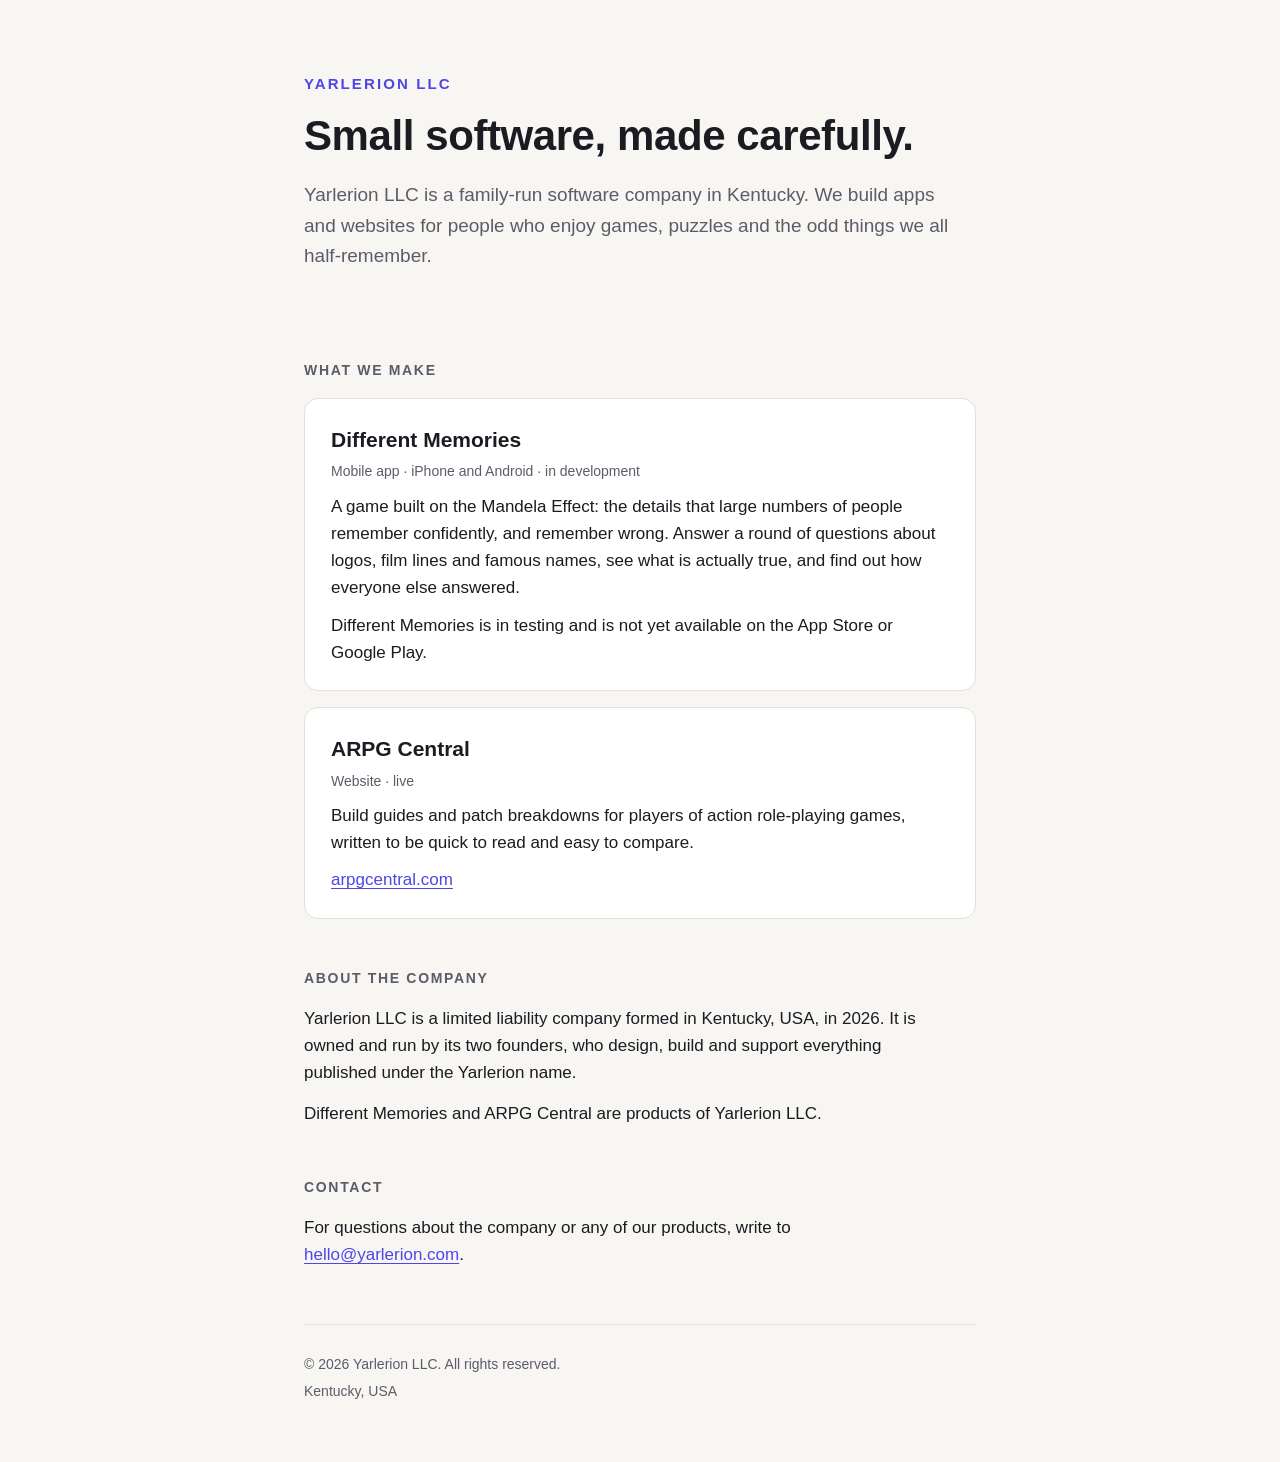
==== index.html @ 64249282 "Add files via upload" ====
<!DOCTYPE html>
<html lang="en">
<head>
<meta charset="utf-8">
<meta name="viewport" content="width=device-width, initial-scale=1">
<title>Yarlerion LLC</title>
<meta name="description" content="Yarlerion LLC is a small, family-run software company in Kentucky. We make Different Memories and ARPG Central.">
<style>
  :root {
    --bg: #f7f6f3;
    --card: #ffffff;
    --ink: #1c1b22;
    --muted: #5d5b68;
    --line: #e3e1da;
    --accent: #4f46e5;
  }
  @media (prefers-color-scheme: dark) {
    :root {
      --bg: #14131a;
      --card: #1e1d26;
      --ink: #f2f1f6;
      --muted: #a9a7b6;
      --line: #32303d;
      --accent: #a5b4fc;
    }
  }
  * { box-sizing: border-box; }
  html { -webkit-text-size-adjust: 100%; }
  body {
    margin: 0;
    background: var(--bg);
    color: var(--ink);
    font-family: -apple-system, BlinkMacSystemFont, "Segoe UI", Roboto, Helvetica, Arial, sans-serif;
    font-size: 17px;
    line-height: 1.6;
  }
  .wrap { max-width: 720px; margin: 0 auto; padding: 0 24px; }
  header { padding: 72px 0 40px; }
  .name {
    font-size: 15px;
    font-weight: 700;
    letter-spacing: 0.14em;
    text-transform: uppercase;
    color: var(--accent);
    margin: 0 0 16px;
  }
  h1 {
    font-size: clamp(30px, 6vw, 42px);
    line-height: 1.15;
    margin: 0 0 20px;
    letter-spacing: -0.01em;
  }
  .lead { font-size: 19px; color: var(--muted); margin: 0; max-width: 34em; }
  h2 {
    font-size: 14px;
    font-weight: 700;
    letter-spacing: 0.12em;
    text-transform: uppercase;
    color: var(--muted);
    margin: 48px 0 16px;
  }
  .card {
    background: var(--card);
    border: 1px solid var(--line);
    border-radius: 14px;
    padding: 24px 26px;
    margin: 0 0 16px;
  }
  .card h3 { font-size: 21px; margin: 0 0 4px; }
  .tag { font-size: 14px; color: var(--muted); margin: 0 0 12px; }
  .card p { margin: 0 0 10px; }
  .card p:last-child { margin-bottom: 0; }
  a { color: var(--accent); text-underline-offset: 3px; }
  a:hover { text-decoration-thickness: 2px; }
  .about p { margin: 0 0 14px; max-width: 36em; }
  footer {
    border-top: 1px solid var(--line);
    margin-top: 56px;
    padding: 28px 0 56px;
    font-size: 14px;
    color: var(--muted);
  }
  footer p { margin: 0 0 4px; }
</style>
</head>
<body>
<div class="wrap">

  <header>
    <p class="name">Yarlerion LLC</p>
    <h1>Small software, made carefully.</h1>
    <p class="lead">Yarlerion LLC is a family-run software company in Kentucky. We build apps and websites for people who enjoy games, puzzles and the odd things we all half-remember.</p>
  </header>

  <main>
    <section aria-labelledby="products">
      <h2 id="products">What we make</h2>

      <div class="card">
        <h3>Different Memories</h3>
        <p class="tag">Mobile app · iPhone and Android · in development</p>
        <p>A game built on the Mandela Effect: the details that large numbers of people remember confidently, and remember wrong. Answer a round of questions about logos, film lines and famous names, see what is actually true, and find out how everyone else answered.</p>
        <p>Different Memories is in testing and is not yet available on the App Store or Google Play.</p>
      </div>

      <div class="card">
        <h3>ARPG Central</h3>
        <p class="tag">Website · live</p>
        <p>Build guides and patch breakdowns for players of action role-playing games, written to be quick to read and easy to compare.</p>
        <p><a href="https://arpgcentral.com">arpgcentral.com</a></p>
      </div>
    </section>

    <section class="about" aria-labelledby="about">
      <h2 id="about">About the company</h2>
      <p>Yarlerion LLC is a limited liability company formed in Kentucky, USA, in 2026. It is owned and run by its two founders, who design, build and support everything published under the Yarlerion name.</p>
      <p>Different Memories and ARPG Central are products of Yarlerion LLC.</p>
    </section>

    <section class="about" aria-labelledby="contact">
      <h2 id="contact">Contact</h2>
      <p>For questions about the company or any of our products, write to <a href="mailto:hello@yarlerion.com">hello@yarlerion.com</a>.</p>
    </section>
  </main>

  <footer>
    <p>© 2026 Yarlerion LLC. All rights reserved.</p>
    <p>Kentucky, USA</p>
  </footer>

</div>
</body>
</html>
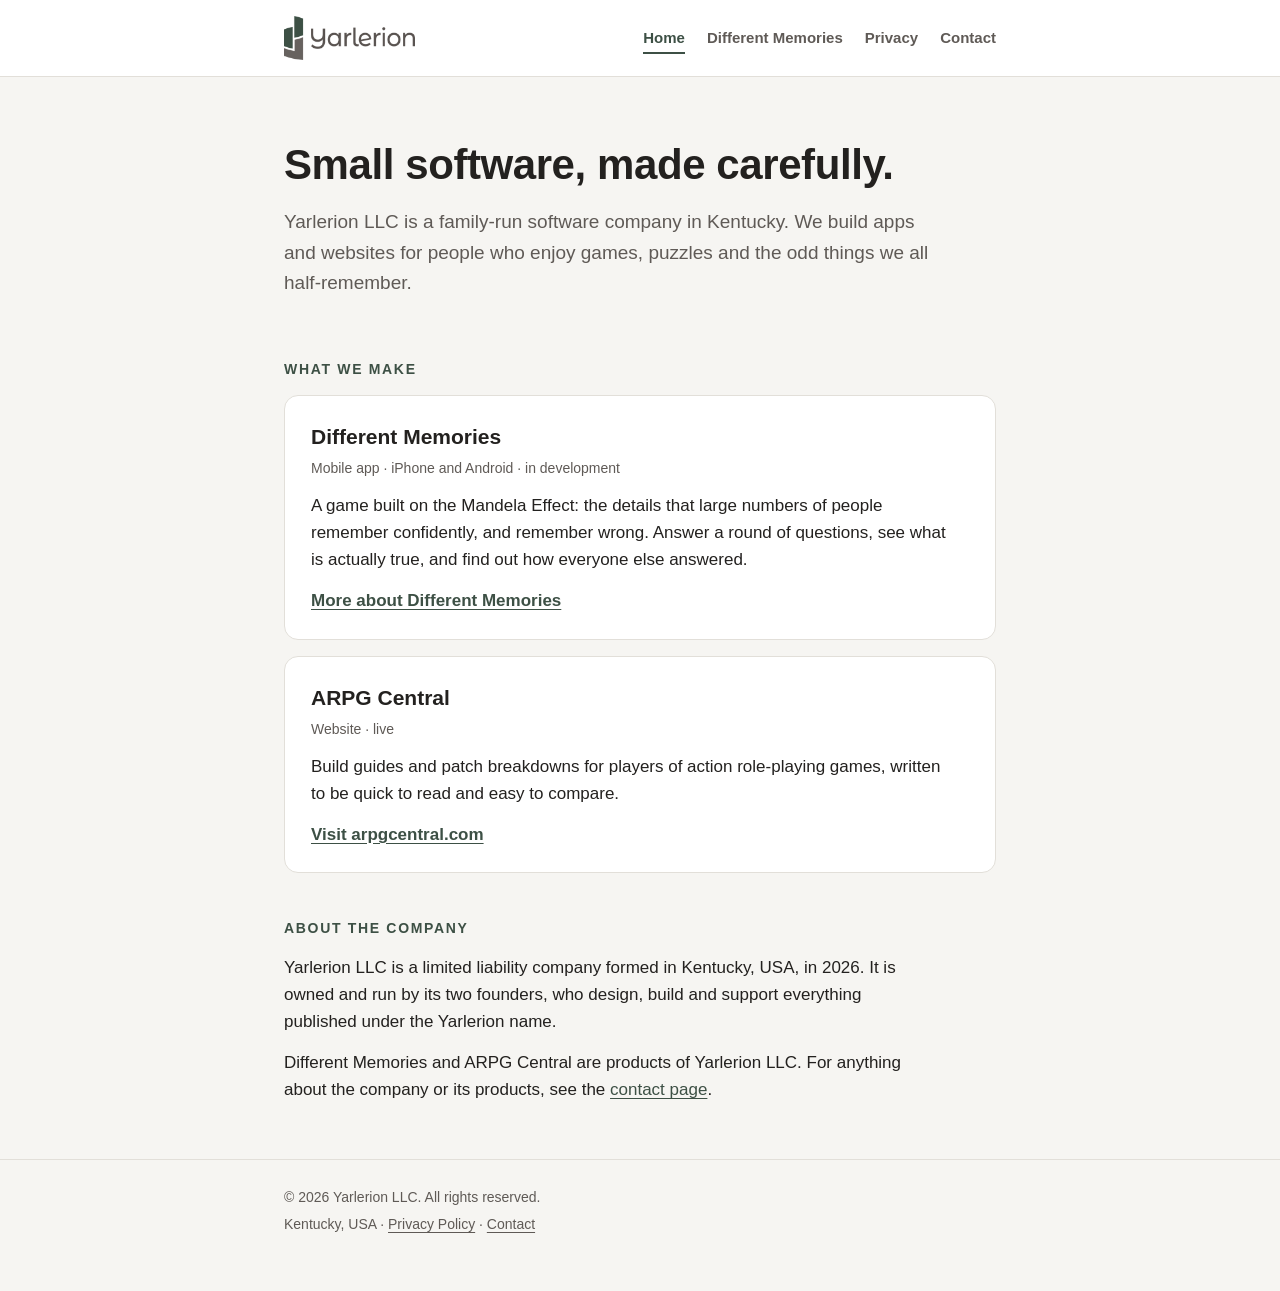
==== commit 3d53fa58: "Add files via upload" ====
--- a/index.html
+++ b/index.html
@@ -5,129 +5,63 @@
 <meta name="viewport" content="width=device-width, initial-scale=1">
 <title>Yarlerion LLC</title>
 <meta name="description" content="Yarlerion LLC is a small, family-run software company in Kentucky. We make Different Memories and ARPG Central.">
-<style>
-  :root {
-    --bg: #f7f6f3;
-    --card: #ffffff;
-    --ink: #1c1b22;
-    --muted: #5d5b68;
-    --line: #e3e1da;
-    --accent: #4f46e5;
-  }
-  @media (prefers-color-scheme: dark) {
-    :root {
-      --bg: #14131a;
-      --card: #1e1d26;
-      --ink: #f2f1f6;
-      --muted: #a9a7b6;
-      --line: #32303d;
-      --accent: #a5b4fc;
-    }
-  }
-  * { box-sizing: border-box; }
-  html { -webkit-text-size-adjust: 100%; }
-  body {
-    margin: 0;
-    background: var(--bg);
-    color: var(--ink);
-    font-family: -apple-system, BlinkMacSystemFont, "Segoe UI", Roboto, Helvetica, Arial, sans-serif;
-    font-size: 17px;
-    line-height: 1.6;
-  }
-  .wrap { max-width: 720px; margin: 0 auto; padding: 0 24px; }
-  header { padding: 72px 0 40px; }
-  .name {
-    font-size: 15px;
-    font-weight: 700;
-    letter-spacing: 0.14em;
-    text-transform: uppercase;
-    color: var(--accent);
-    margin: 0 0 16px;
-  }
-  h1 {
-    font-size: clamp(30px, 6vw, 42px);
-    line-height: 1.15;
-    margin: 0 0 20px;
-    letter-spacing: -0.01em;
-  }
-  .lead { font-size: 19px; color: var(--muted); margin: 0; max-width: 34em; }
-  h2 {
-    font-size: 14px;
-    font-weight: 700;
-    letter-spacing: 0.12em;
-    text-transform: uppercase;
-    color: var(--muted);
-    margin: 48px 0 16px;
-  }
-  .card {
-    background: var(--card);
-    border: 1px solid var(--line);
-    border-radius: 14px;
-    padding: 24px 26px;
-    margin: 0 0 16px;
-  }
-  .card h3 { font-size: 21px; margin: 0 0 4px; }
-  .tag { font-size: 14px; color: var(--muted); margin: 0 0 12px; }
-  .card p { margin: 0 0 10px; }
-  .card p:last-child { margin-bottom: 0; }
-  a { color: var(--accent); text-underline-offset: 3px; }
-  a:hover { text-decoration-thickness: 2px; }
-  .about p { margin: 0 0 14px; max-width: 36em; }
-  footer {
-    border-top: 1px solid var(--line);
-    margin-top: 56px;
-    padding: 28px 0 56px;
-    font-size: 14px;
-    color: var(--muted);
-  }
-  footer p { margin: 0 0 4px; }
-</style>
+<link rel="icon" type="image/png" href="favicon.png">
+<link rel="apple-touch-icon" href="apple-touch-icon.png">
+<link rel="stylesheet" href="styles.css">
 </head>
 <body>
-<div class="wrap">
 
-  <header>
-    <p class="name">Yarlerion LLC</p>
+<header class="site-header">
+  <div class="wrap">
+    <a class="brand" href="index.html"><img src="logo.png" alt="Yarlerion" width="131" height="44"></a>
+    <nav aria-label="Main">
+      <ul>
+          <li><a href="index.html" aria-current="page">Home</a></li>
+          <li><a href="different-memories.html">Different Memories</a></li>
+          <li><a href="privacy.html">Privacy</a></li>
+          <li><a href="contact.html">Contact</a></li>
+      </ul>
+    </nav>
+  </div>
+</header>
+
+<main class="wrap">
+  <section class="hero">
     <h1>Small software, made carefully.</h1>
     <p class="lead">Yarlerion LLC is a family-run software company in Kentucky. We build apps and websites for people who enjoy games, puzzles and the odd things we all half-remember.</p>
-  </header>
+  </section>
 
-  <main>
-    <section aria-labelledby="products">
-      <h2 id="products">What we make</h2>
+  <section aria-labelledby="products">
+    <h2 id="products">What we make</h2>
 
-      <div class="card">
-        <h3>Different Memories</h3>
-        <p class="tag">Mobile app · iPhone and Android · in development</p>
-        <p>A game built on the Mandela Effect: the details that large numbers of people remember confidently, and remember wrong. Answer a round of questions about logos, film lines and famous names, see what is actually true, and find out how everyone else answered.</p>
-        <p>Different Memories is in testing and is not yet available on the App Store or Google Play.</p>
-      </div>
+    <div class="card">
+      <h3><a href="different-memories.html">Different Memories</a></h3>
+      <p class="tag">Mobile app · iPhone and Android · in development</p>
+      <p>A game built on the Mandela Effect: the details that large numbers of people remember confidently, and remember wrong. Answer a round of questions, see what is actually true, and find out how everyone else answered.</p>
+      <p class="more"><a href="different-memories.html">More about Different Memories</a></p>
+    </div>
 
-      <div class="card">
-        <h3>ARPG Central</h3>
-        <p class="tag">Website · live</p>
-        <p>Build guides and patch breakdowns for players of action role-playing games, written to be quick to read and easy to compare.</p>
-        <p><a href="https://arpgcentral.com">arpgcentral.com</a></p>
-      </div>
-    </section>
+    <div class="card">
+      <h3>ARPG Central</h3>
+      <p class="tag">Website · live</p>
+      <p>Build guides and patch breakdowns for players of action role-playing games, written to be quick to read and easy to compare.</p>
+      <p class="more"><a href="https://arpgcentral.com">Visit arpgcentral.com</a></p>
+    </div>
+  </section>
 
-    <section class="about" aria-labelledby="about">
-      <h2 id="about">About the company</h2>
-      <p>Yarlerion LLC is a limited liability company formed in Kentucky, USA, in 2026. It is owned and run by its two founders, who design, build and support everything published under the Yarlerion name.</p>
-      <p>Different Memories and ARPG Central are products of Yarlerion LLC.</p>
-    </section>
+  <section aria-labelledby="about">
+    <h2 id="about">About the company</h2>
+    <p>Yarlerion LLC is a limited liability company formed in Kentucky, USA, in 2026. It is owned and run by its two founders, who design, build and support everything published under the Yarlerion name.</p>
+    <p>Different Memories and ARPG Central are products of Yarlerion LLC. For anything about the company or its products, see the <a href="contact.html">contact page</a>.</p>
+  </section>
+</main>
 
-    <section class="about" aria-labelledby="contact">
-      <h2 id="contact">Contact</h2>
-      <p>For questions about the company or any of our products, write to <a href="mailto:hello@yarlerion.com">hello@yarlerion.com</a>.</p>
-    </section>
-  </main>
+<footer>
+  <div class="wrap">
+    <p>© 2026 Yarlerion LLC. All rights reserved.</p>
+    <p>Kentucky, USA · <a href="privacy.html">Privacy Policy</a> · <a href="contact.html">Contact</a></p>
+  </div>
+</footer>
 
-  <footer>
-    <p>© 2026 Yarlerion LLC. All rights reserved.</p>
-    <p>Kentucky, USA</p>
-  </footer>
-
-</div>
 </body>
 </html>
--- a/styles.css
+++ b/styles.css
@@ -0,0 +1,72 @@
+:root {
+  --bg: #f6f5f2;
+  --card: #ffffff;
+  --ink: #23211f;
+  --muted: #5f5a56;
+  --line: #e2dfd9;
+  --green: #3d5045;
+  --green-dark: #2c3b33;
+}
+* { box-sizing: border-box; }
+html { -webkit-text-size-adjust: 100%; }
+body {
+  margin: 0;
+  background: var(--bg);
+  color: var(--ink);
+  font-family: -apple-system, BlinkMacSystemFont, "Segoe UI", Roboto, Helvetica, Arial, sans-serif;
+  font-size: 17px;
+  line-height: 1.6;
+}
+.wrap { max-width: 760px; margin: 0 auto; padding: 0 24px; }
+
+.site-header { background: var(--card); border-bottom: 1px solid var(--line); }
+.site-header .wrap {
+  display: flex; align-items: center; justify-content: space-between;
+  flex-wrap: wrap; gap: 8px 24px; padding-top: 16px; padding-bottom: 16px;
+}
+.brand { display: inline-flex; line-height: 0; }
+.brand img { height: 44px; width: auto; }
+nav ul { list-style: none; display: flex; flex-wrap: wrap; gap: 4px 22px; margin: 0; padding: 0; }
+nav a {
+  color: var(--muted); text-decoration: none; font-size: 15px; font-weight: 600;
+  padding: 6px 0; border-bottom: 2px solid transparent;
+}
+nav a:hover { color: var(--green); }
+nav a[aria-current="page"] { color: var(--green); border-bottom-color: var(--green); }
+
+.hero { padding: 64px 0 16px; }
+h1 { font-size: clamp(30px, 6vw, 42px); line-height: 1.15; margin: 0 0 18px; letter-spacing: -0.01em; }
+.lead { font-size: 19px; color: var(--muted); margin: 0; max-width: 34em; }
+h2 {
+  font-size: 14px; font-weight: 700; letter-spacing: 0.12em; text-transform: uppercase;
+  color: var(--green); margin: 44px 0 14px;
+}
+.doc h2 { font-size: 20px; letter-spacing: 0; text-transform: none; color: var(--ink); margin: 36px 0 10px; }
+p { margin: 0 0 14px; }
+main p, main li { max-width: 38em; }
+main ul { margin: 0 0 14px; padding-left: 22px; }
+main li { margin-bottom: 6px; }
+
+.card {
+  background: var(--card); border: 1px solid var(--line); border-radius: 14px;
+  padding: 24px 26px; margin: 0 0 16px;
+}
+.card h3 { font-size: 21px; margin: 0 0 4px; }
+.card h3 a { color: var(--ink); text-decoration: none; }
+.card h3 a:hover { color: var(--green); }
+.tag { font-size: 14px; color: var(--muted); margin: 0 0 12px; }
+.card p:last-child { margin-bottom: 0; }
+.more { font-weight: 600; }
+.note { font-size: 15px; color: var(--muted); }
+
+a { color: var(--green); text-underline-offset: 3px; }
+a:hover { color: var(--green-dark); text-decoration-thickness: 2px; }
+
+footer { border-top: 1px solid var(--line); margin-top: 56px; padding: 26px 0 52px; font-size: 14px; color: var(--muted); }
+footer p { margin: 0 0 4px; max-width: none; }
+footer a { color: var(--muted); }
+
+@media (max-width: 520px) {
+  .brand img { height: 38px; }
+  .hero { padding-top: 44px; }
+}
